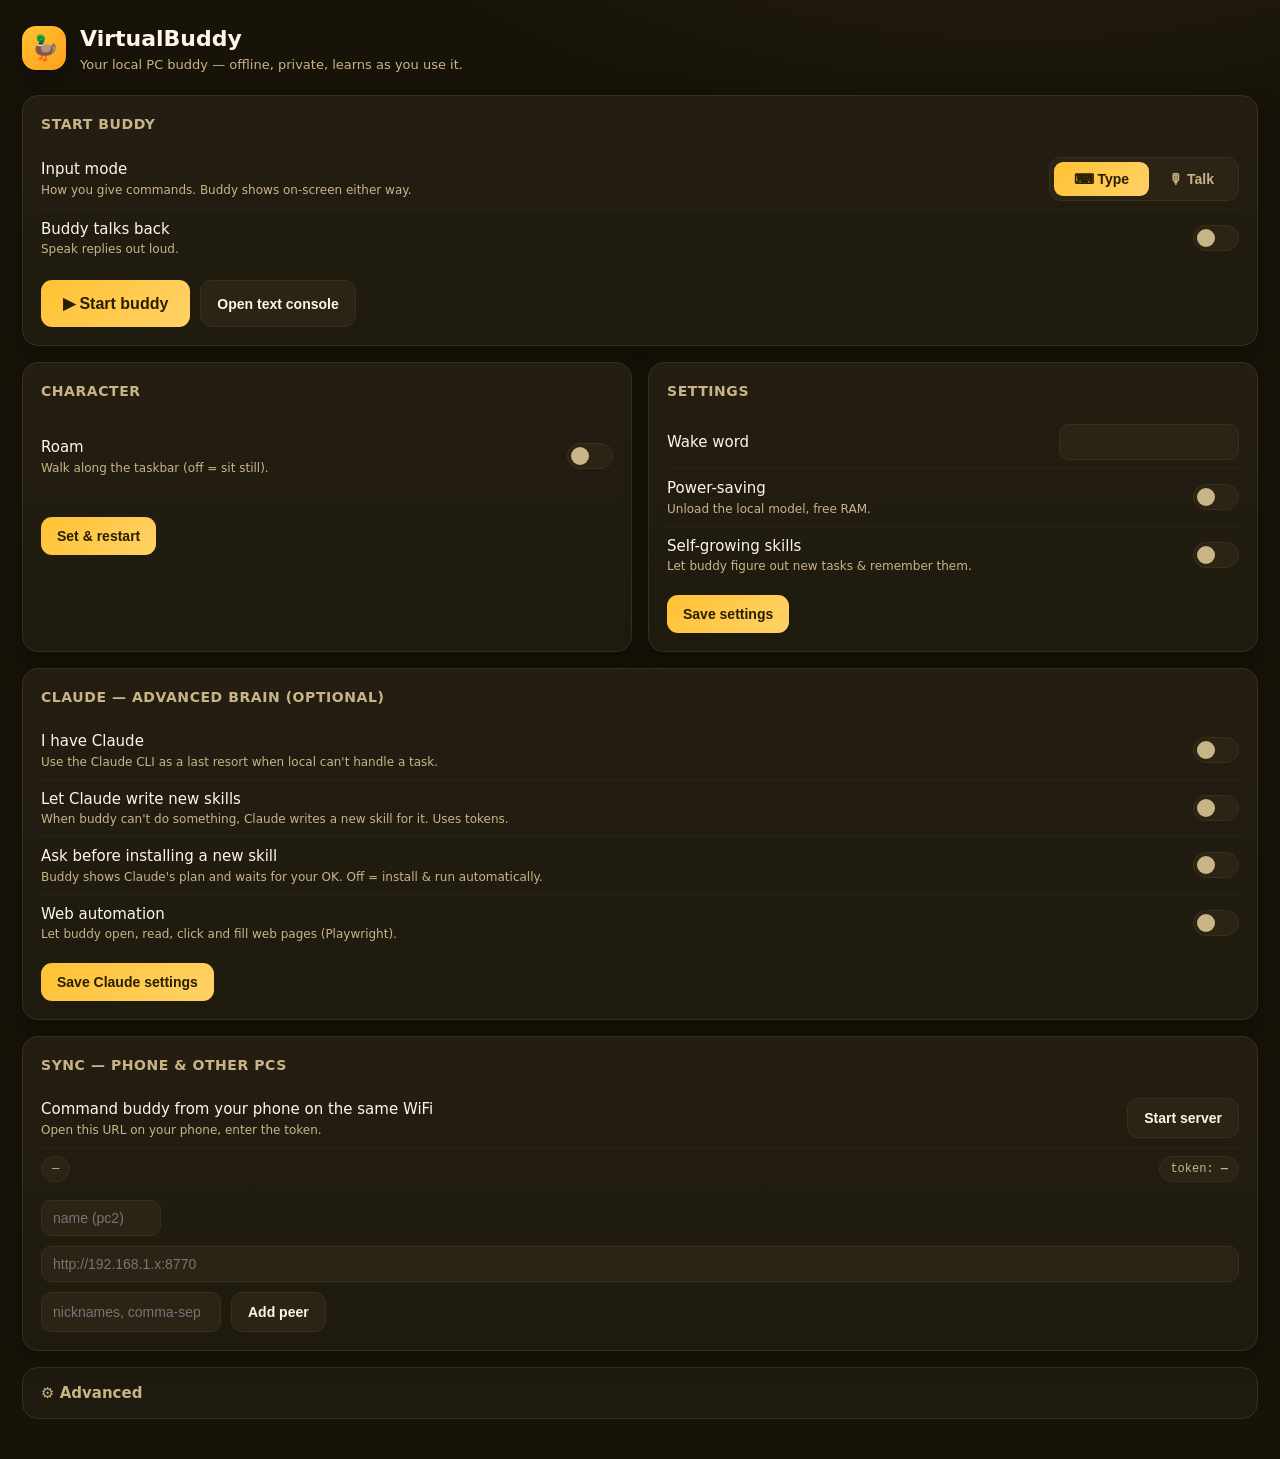
==== buddy/dashboard/index.html @ d018c6a3 "v3: self-growing skills, web automation, webview dashboard, character states Planner + primitives: b" ====
<!DOCTYPE html>
<html lang="en">
<head>
<meta charset="utf-8">
<meta name="viewport" content="width=device-width, initial-scale=1">
<title>VirtualBuddy</title>
<style>
  :root{
    --bg:#171309; --bg2:#1f1a0e; --card:#241e12; --card2:#2b2415;
    --fg:#fff7e6; --mut:#c8b487; --edge:#3a3016;
    --acc:#ffc233; --acc2:#ffd166; --acc-ink:#2a1e00;
    --ok:#7bd88f; --danger:#ff8f6b;
    --r:16px; --sh:0 6px 22px rgba(0,0,0,.35);
  }
  *{box-sizing:border-box}
  body{
    margin:0; font:15px/1.5 "Segoe UI",system-ui,sans-serif; color:var(--fg);
    background:radial-gradient(1200px 500px at 80% -10%, #2a2110 0%, var(--bg) 55%);
    min-height:100vh; padding:22px 22px 40px;
  }
  h1{font-size:22px;margin:0}
  .sub{color:var(--mut);font-size:13px}
  header{display:flex;align-items:center;gap:14px;margin-bottom:20px}
  .logo{width:44px;height:44px;border-radius:14px;background:linear-gradient(135deg,var(--acc),#ff9f1c);
    display:grid;place-items:center;font-size:24px;box-shadow:var(--sh)}
  .grid{display:grid;grid-template-columns:1fr 1fr;gap:16px}
  .card{background:linear-gradient(180deg,var(--card),var(--bg2));border:1px solid var(--edge);
    border-radius:var(--r);padding:18px;box-shadow:var(--sh)}
  .card h2{font-size:14px;letter-spacing:.04em;text-transform:uppercase;color:var(--mut);margin:0 0 14px}
  .span2{grid-column:1 / -1}
  .row{display:flex;align-items:center;justify-content:space-between;gap:12px;padding:8px 0}
  .row+.row{border-top:1px solid rgba(255,255,255,.04)}
  label.lbl{color:var(--fg)}
  .hint{color:var(--mut);font-size:12px}
  input[type=text]{background:var(--card2);border:1px solid var(--edge);color:var(--fg);
    border-radius:10px;padding:9px 11px;font-size:14px;outline:none;width:100%}
  input[type=text]:focus{border-color:var(--acc)}
  input[type=range]{accent-color:var(--acc)}
  button{cursor:pointer;border:0;border-radius:11px;font-weight:600;font-size:14px;
    padding:11px 16px;background:var(--card2);color:var(--fg);border:1px solid var(--edge);transition:.15s}
  button:hover{border-color:var(--acc)}
  button.primary{background:linear-gradient(135deg,var(--acc),var(--acc2));color:var(--acc-ink);border:0}
  button.primary:hover{filter:brightness(1.06)}
  button.big{padding:14px 22px;font-size:16px}
  /* segmented toggle */
  .seg{display:inline-flex;background:var(--card2);border:1px solid var(--edge);border-radius:12px;padding:4px}
  .seg button{background:transparent;border:0;padding:9px 20px;border-radius:9px;color:var(--mut)}
  .seg button.on{background:linear-gradient(135deg,var(--acc),var(--acc2));color:var(--acc-ink)}
  /* switch */
  .sw{position:relative;width:46px;height:26px;flex:0 0 auto}
  .sw input{opacity:0;width:0;height:0}
  .sw span{position:absolute;inset:0;background:var(--card2);border:1px solid var(--edge);
    border-radius:20px;transition:.2s}
  .sw span:before{content:"";position:absolute;width:18px;height:18px;left:3px;top:3px;
    background:var(--mut);border-radius:50%;transition:.2s}
  .sw input:checked+span{background:linear-gradient(135deg,var(--acc),var(--acc2));border-color:transparent}
  .sw input:checked+span:before{transform:translateX(20px);background:#3a2c00}
  /* character grid */
  .chars{display:grid;grid-template-columns:repeat(4,1fr);gap:10px}
  .char{background:var(--card2);border:1px solid var(--edge);border-radius:14px;padding:10px;
    text-align:center;cursor:pointer;transition:.15s}
  .char:hover{border-color:var(--acc)}
  .char.sel{border-color:var(--acc);box-shadow:0 0 0 2px rgba(255,194,51,.25)}
  .char img{width:64px;height:64px;image-rendering:pixelated;display:block;margin:0 auto 6px}
  .char .nm{font-size:12px;color:var(--mut);text-transform:capitalize}
  .note{color:var(--acc2);font-size:12px;margin-top:10px;min-height:16px}
  .peers{list-style:none;margin:10px 0 0;padding:0}
  .peers li{display:flex;justify-content:space-between;align-items:center;gap:8px;
    background:var(--card2);border:1px solid var(--edge);border-radius:10px;padding:8px 11px;margin-bottom:6px;font-size:13px}
  .mono{font-family:Consolas,monospace}
  .pill{background:var(--card2);border:1px solid var(--edge);border-radius:20px;padding:3px 10px;font-size:12px;color:var(--mut)}
  details{margin-top:16px;border:1px solid var(--edge);border-radius:var(--r);background:var(--bg2)}
  summary{cursor:pointer;padding:14px 18px;font-weight:600;color:var(--mut);list-style:none}
  summary::-webkit-details-marker{display:none}
  summary:before{content:"⚙  ";}
  .adv{padding:0 18px 18px}
  .flex{display:flex;gap:10px;flex-wrap:wrap}
  .toast{position:fixed;bottom:18px;left:50%;transform:translateX(-50%) translateY(30px);
    background:var(--card);border:1px solid var(--acc);color:var(--fg);padding:11px 18px;border-radius:12px;
    box-shadow:var(--sh);opacity:0;transition:.25s;pointer-events:none}
  .toast.show{opacity:1;transform:translateX(-50%) translateY(0)}
  .skills{font-size:12px;color:var(--mut);max-height:130px;overflow:auto;margin-top:8px}
</style>
</head>
<body>
  <header>
    <div class="logo">🦆</div>
    <div>
      <h1>VirtualBuddy</h1>
      <div class="sub">Your local PC buddy — offline, private, learns as you use it.</div>
    </div>
  </header>

  <div class="grid">
    <!-- START -->
    <section class="card span2">
      <h2>Start buddy</h2>
      <div class="row" style="border:0">
        <div>
          <label class="lbl">Input mode</label>
          <div class="hint">How you give commands. Buddy shows on-screen either way.</div>
        </div>
        <div class="seg" id="seg-mode">
          <button data-mode="text" class="on">⌨ Type</button>
          <button data-mode="voice">🎙 Talk</button>
        </div>
      </div>
      <div class="row">
        <div><label class="lbl">Buddy talks back</label><div class="hint">Speak replies out loud.</div></div>
        <label class="sw"><input type="checkbox" id="sw-speak"><span></span></label>
      </div>
      <div class="flex" style="margin-top:14px">
        <button class="primary big" id="btn-start">▶  Start buddy</button>
        <button id="btn-console">Open text console</button>
      </div>
    </section>

    <!-- CHARACTER -->
    <section class="card">
      <h2>Character</h2>
      <div class="chars" id="chars"></div>
      <div class="row" style="margin-top:12px">
        <div><label class="lbl">Roam</label><div class="hint">Walk along the taskbar (off = sit still).</div></div>
        <label class="sw"><input type="checkbox" id="sw-roam"><span></span></label>
      </div>
      <div class="note" id="char-note"></div>
      <div class="flex" style="margin-top:6px">
        <button class="primary" id="btn-setchar">Set &amp; restart</button>
      </div>
    </section>

    <!-- SETTINGS -->
    <section class="card">
      <h2>Settings</h2>
      <div class="row" style="border:0">
        <label class="lbl">Wake word</label>
        <input type="text" id="in-wake" style="max-width:180px">
      </div>
      <div class="row">
        <div><label class="lbl">Power-saving</label><div class="hint">Unload the local model, free RAM.</div></div>
        <label class="sw"><input type="checkbox" id="sw-power"><span></span></label>
      </div>
      <div class="row">
        <div><label class="lbl">Self-growing skills</label><div class="hint">Let buddy figure out new tasks &amp; remember them.</div></div>
        <label class="sw"><input type="checkbox" id="sw-planner"><span></span></label>
      </div>
      <div class="flex" style="margin-top:12px">
        <button class="primary" id="btn-save">Save settings</button>
      </div>
    </section>

    <!-- CLAUDE -->
    <section class="card span2">
      <h2>Claude — advanced brain (optional)</h2>
      <div class="row" style="border:0">
        <div><label class="lbl">I have Claude</label>
          <div class="hint" id="claude-hint">Use the Claude CLI as a last resort when local can't handle a task.</div></div>
        <label class="sw"><input type="checkbox" id="sw-claude"><span></span></label>
      </div>
      <div class="row">
        <div><label class="lbl">Let Claude write new skills</label>
          <div class="hint">When buddy can't do something, Claude writes a new skill for it. Uses tokens.</div></div>
        <label class="sw"><input type="checkbox" id="sw-claudeskills"><span></span></label>
      </div>
      <div class="row">
        <div><label class="lbl">Ask before installing a new skill</label>
          <div class="hint">Buddy shows Claude's plan and waits for your OK. Off = install &amp; run automatically.</div></div>
        <label class="sw"><input type="checkbox" id="sw-approval"><span></span></label>
      </div>
      <div class="row">
        <div><label class="lbl">Web automation</label>
          <div class="hint">Let buddy open, read, click and fill web pages (Playwright).</div></div>
        <label class="sw"><input type="checkbox" id="sw-webauto"><span></span></label>
      </div>
      <div class="flex" style="margin-top:12px">
        <button class="primary" id="btn-saveclaude">Save Claude settings</button>
      </div>
    </section>

    <!-- SYNC -->
    <section class="card span2">
      <h2>Sync — phone &amp; other PCs</h2>
      <div class="row" style="border:0">
        <div><label class="lbl">Command buddy from your phone on the same WiFi</label>
          <div class="hint">Open this URL on your phone, enter the token.</div></div>
        <button id="btn-server">Start server</button>
      </div>
      <div class="row">
        <span class="pill mono" id="sync-url">—</span>
        <span class="pill mono">token: <b id="sync-token">—</b></span>
      </div>
      <ul class="peers" id="peers"></ul>
      <div class="flex" style="margin-top:8px">
        <input type="text" id="p-name" placeholder="name (pc2)" style="max-width:120px">
        <input type="text" id="p-url" placeholder="http://192.168.1.x:8770">
        <input type="text" id="p-alias" placeholder="nicknames, comma-sep" style="max-width:180px">
        <button id="btn-addpeer">Add peer</button>
      </div>
    </section>
  </div>

  <!-- ADVANCED (dev tools hidden here) -->
  <details>
    <summary>Advanced</summary>
    <div class="adv">
      <div class="row">
        <label class="lbl">Match sensitivity <span class="hint" id="thr-val"></span></label>
        <input type="range" id="rg-thr" min="0.2" max="0.8" step="0.01" style="max-width:240px">
      </div>
      <div class="row">
        <label class="lbl">Claude command</label>
        <input type="text" id="in-cli" style="max-width:200px">
      </div>
      <div class="row">
        <div><label class="lbl">Auto-update on launch</label><div class="hint">git checkout pull only.</div></div>
        <label class="sw"><input type="checkbox" id="sw-autoupd"><span></span></label>
      </div>
      <div class="flex" style="margin-top:12px">
        <button id="btn-train">Retrain brain</button>
        <button id="btn-sprites">Regenerate sprites</button>
        <button id="btn-update">Update now</button>
        <button class="primary" id="btn-save2">Save advanced</button>
      </div>
      <div class="row" style="margin-top:12px">
        <label class="lbl">Add a shared skill</label>
      </div>
      <div class="flex">
        <input type="text" id="in-skill" placeholder="path\to\skill.py  or  https://.../skill.py">
        <button id="btn-install">Install skill</button>
      </div>
      <div class="skills" id="skills"></div>
    </div>
  </details>

  <div class="toast" id="toast"></div>

<script>
  const $ = s => document.querySelector(s);
  let cfg = {}, chosenChar = "duck", mode = "text";
  const api = () => window.pywebview.api;

  function toast(msg){ const t=$("#toast"); t.textContent=msg; t.classList.add("show");
    clearTimeout(t._t); t._t=setTimeout(()=>t.classList.remove("show"),1800); }

  async function init(){
    cfg = await api().get_config();
    chosenChar = cfg.character;
    $("#sw-speak").checked = cfg.speak_replies;
    $("#sw-power").checked = cfg.power_save;
    $("#sw-planner").checked = cfg.planner_enabled;
    $("#sw-roam").checked = cfg.roam;
    $("#sw-autoupd").checked = cfg.auto_update;
    $("#in-wake").value = cfg.wake_word;
    $("#in-cli").value = cfg.claude_cli;
    $("#rg-thr").value = cfg.match_threshold;
    $("#thr-val").textContent = (+cfg.match_threshold).toFixed(2);
    $("#sw-claude").checked = cfg.use_claude;
    $("#sw-claudeskills").checked = cfg.claude_writes_skills;
    $("#sw-approval").checked = cfg.skill_approval;
    $("#sw-webauto").checked = cfg.web_automation;
    if(!cfg.claude_available){
      $("#claude-hint").textContent = "Claude CLI not found — install it, then flip this on.";
      $("#sw-claude").disabled = true; $("#sw-claudeskills").disabled = true;
    }
    await loadChars();
    await loadSync();
    loadSkills();
  }

  async function loadChars(){
    const list = await api().list_characters();
    const box = $("#chars"); box.innerHTML = "";
    list.forEach(c => {
      const el = document.createElement("div");
      el.className = "char" + (c.name===chosenChar ? " sel":"");
      el.innerHTML = `<img src="${c.preview}"><div class="nm">${c.name}</div>`;
      el.onclick = () => {
        chosenChar = c.name;
        document.querySelectorAll(".char").forEach(n=>n.classList.remove("sel"));
        el.classList.add("sel");
        $("#char-note").textContent = c.name===cfg.character ? "" : "Click “Set & restart” to apply.";
      };
      box.appendChild(el);
    });
  }

  async function loadSync(){
    const s = await api().get_sync();
    $("#sync-url").textContent = s.url;
    $("#sync-token").textContent = s.token;
    const ul = $("#peers"); ul.innerHTML = "";
    if(!s.peers.length){ ul.innerHTML = `<li class="hint">No peer PCs yet.</li>`; }
    s.peers.forEach(p => {
      const li = document.createElement("li");
      const star = p.default ? "★ " : "";
      const nick = p.aliases.length ? ` <span class="hint">[${p.aliases.join(", ")}]</span>` : "";
      li.innerHTML = `<span>${star}<b>${p.name}</b> → <span class="mono">${p.url}</span>${nick}</span>`;
      const b = document.createElement("button");
      b.textContent = p.default ? "default" : "make default";
      b.disabled = p.default;
      b.onclick = async()=>{ await api().set_default_peer(p.name); loadSync(); };
      li.appendChild(b); ul.appendChild(li);
    });
  }

  async function loadSkills(){
    const sk = await api().list_skills();
    $("#skills").innerHTML = "Skills buddy knows: " + sk.map(s=>s.name).join(", ");
  }

  // mode toggle
  document.querySelectorAll("#seg-mode button").forEach(b=>{
    b.onclick = ()=>{ mode=b.dataset.mode;
      document.querySelectorAll("#seg-mode button").forEach(n=>n.classList.remove("on"));
      b.classList.add("on"); };
  });

  $("#btn-start").onclick = async()=>{ await api().start_buddy(mode==="voice"); toast("Buddy starting…"); };
  $("#btn-console").onclick = async()=>{ await api().open_text_console(); toast("Opening console…"); };
  $("#btn-setchar").onclick = async()=>{
    const r = await api().set_character_and_restart(chosenChar);
    cfg.character = chosenChar; $("#char-note").textContent = "Applied.";
    toast(r.restarted ? "Character set — buddy restarted." : "Character set.");
  };
  $("#btn-save").onclick = async()=>{
    await api().save_settings({
      wake_word: $("#in-wake").value.trim() || "buddy",
      speak_replies: $("#sw-speak").checked,
      power_save: $("#sw-power").checked,
      planner_enabled: $("#sw-planner").checked,
      roam: $("#sw-roam").checked,
    });
    toast("Settings saved.");
  };
  $("#btn-save2").onclick = async()=>{
    await api().save_settings({
      match_threshold: parseFloat($("#rg-thr").value),
      claude_cli: $("#in-cli").value.trim() || "claude",
      auto_update: $("#sw-autoupd").checked,
    });
    toast("Advanced saved.");
  };
  $("#btn-saveclaude").onclick = async()=>{
    await api().save_settings({
      use_claude: $("#sw-claude").checked,
      claude_writes_skills: $("#sw-claudeskills").checked,
      skill_approval: $("#sw-approval").checked,
      web_automation: $("#sw-webauto").checked,
    });
    toast("Claude settings saved.");
  };
  $("#rg-thr").oninput = e => $("#thr-val").textContent = (+e.target.value).toFixed(2);
  $("#btn-server").onclick = async()=>{ await api().start_server(); toast("Server starting…"); };
  $("#btn-addpeer").onclick = async()=>{
    const r = await api().add_peer($("#p-name").value, $("#p-url").value, $("#p-alias").value);
    if(r.ok){ $("#p-name").value=$("#p-url").value=$("#p-alias").value=""; loadSync(); toast("Peer added."); }
    else toast(r.error||"failed");
  };
  $("#btn-train").onclick = async()=>{ await api().train(); toast("Retraining in background…"); };
  $("#btn-sprites").onclick = async()=>{ await api().regenerate_sprites(); toast("Regenerating sprites…"); };
  $("#btn-update").onclick = async()=>{ await api().update_now(); toast("Checking for updates…"); };
  $("#btn-install").onclick = async()=>{
    const r = await api().install_skill($("#in-skill").value);
    toast(r.msg);
    if(r.ok){ $("#in-skill").value=""; setTimeout(loadSkills, 1500); }
  };

  window.addEventListener("pywebviewready", init);
</script>
</body>
</html>
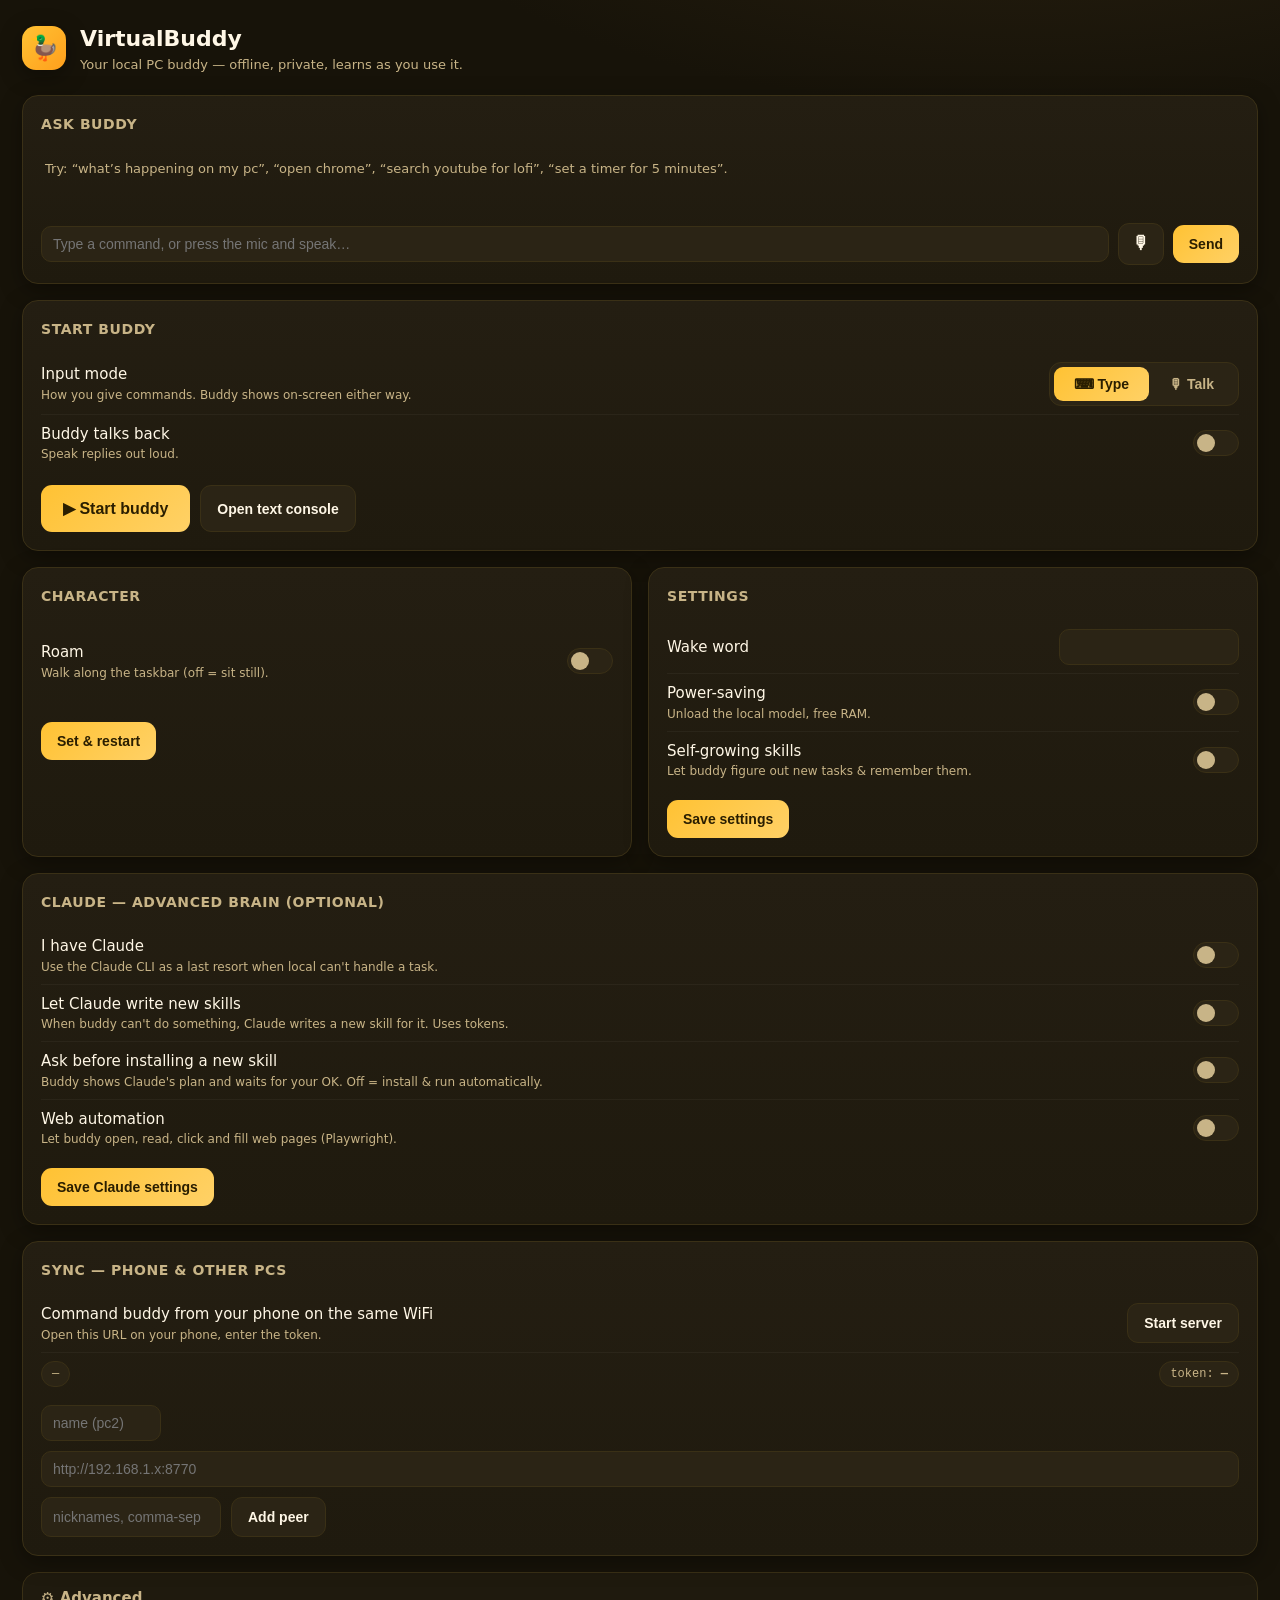
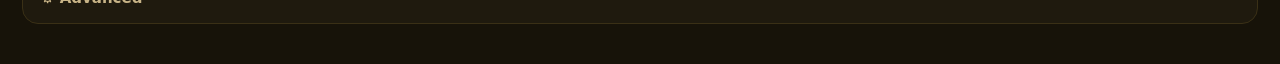
==== commit 8f1c72b5: "v0.4.0: everyday-task skills, instant command memory, working dashboard Adds the commands people act" ====
--- a/buddy/dashboard/index.html
+++ b/buddy/dashboard/index.html
@@ -80,6 +80,24 @@
     box-shadow:var(--sh);opacity:0;transition:.25s;pointer-events:none}
   .toast.show{opacity:1;transform:translateX(-50%) translateY(0)}
   .skills{font-size:12px;color:var(--mut);max-height:130px;overflow:auto;margin-top:8px}
+  /* chat */
+  .chat{display:flex;flex-direction:column;gap:10px}
+  .log{max-height:260px;min-height:64px;overflow:auto;display:flex;flex-direction:column;gap:8px;
+    padding:4px 2px}
+  .msg{max-width:82%;padding:9px 13px;border-radius:14px;font-size:14px;white-space:pre-wrap;
+    word-break:break-word;line-height:1.45}
+  .msg.me{align-self:flex-end;background:linear-gradient(135deg,var(--acc),var(--acc2));color:var(--acc-ink)}
+  .msg.buddy{align-self:flex-start;background:var(--card2);border:1px solid var(--edge)}
+  .msg.err{align-self:flex-start;background:#3a1e14;border:1px solid var(--danger);color:#ffd9cc}
+  .askrow{display:flex;gap:9px;align-items:center}
+  .askrow input{flex:1}
+  .mic{width:46px;padding:0;height:42px;display:grid;place-items:center;font-size:18px}
+  .mic.rec{background:linear-gradient(135deg,#ff6b6b,#ff9f6b);color:#2a0e00;border:0;
+    animation:pulse 1s infinite}
+  @keyframes pulse{50%{filter:brightness(1.25)}}
+  .empty{color:var(--mut);font-size:13px;padding:6px 2px}
+  .banner{background:#3a1e14;border:1px solid var(--danger);color:#ffd9cc;padding:11px 14px;
+    border-radius:12px;margin-bottom:16px;font-size:13px;display:none}
 </style>
 </head>
 <body>
@@ -91,7 +109,26 @@
     </div>
   </header>
 
+  <div class="banner" id="banner"></div>
+
   <div class="grid">
+    <!-- TALK TO BUDDY -->
+    <section class="card span2">
+      <h2>Ask buddy</h2>
+      <div class="chat">
+        <div class="log" id="chatlog">
+          <div class="empty" id="chat-empty">Try: “what’s happening on my pc”, “open chrome”,
+            “search youtube for lofi”, “set a timer for 5 minutes”.</div>
+        </div>
+        <div class="askrow">
+          <input type="text" id="in-ask" placeholder="Type a command, or press the mic and speak…"
+                 autocomplete="off">
+          <button class="mic" id="btn-mic" title="Speak a command">🎙</button>
+          <button class="primary" id="btn-ask">Send</button>
+        </div>
+      </div>
+    </section>
+
     <!-- START -->
     <section class="card span2">
       <h2>Start buddy</h2>
@@ -241,6 +278,45 @@
 
   function toast(msg){ const t=$("#toast"); t.textContent=msg; t.classList.add("show");
     clearTimeout(t._t); t._t=setTimeout(()=>t.classList.remove("show"),1800); }
+
+  function banner(msg){ const b=$("#banner"); b.textContent=msg; b.style.display="block"; }
+
+  // ---- chat ----
+  function bubble(text, who){
+    const empty=$("#chat-empty"); if(empty) empty.remove();
+    const d=document.createElement("div");
+    d.className="msg "+who; d.textContent=text;
+    const log=$("#chatlog"); log.appendChild(d); log.scrollTop=log.scrollHeight;
+    return d;
+  }
+
+  async function send(text){
+    text=(text||"").trim(); if(!text) return;
+    $("#in-ask").value="";
+    bubble(text,"me");
+    const thinking=bubble("…","buddy");
+    try{
+      const r=await api().ask(text);
+      thinking.textContent=r.reply || "(no reply)";
+      if(!r.ok) thinking.className="msg err";
+    }catch(e){
+      thinking.className="msg err"; thinking.textContent="Couldn't reach buddy: "+e;
+    }
+  }
+
+  async function micClick(){
+    const b=$("#btn-mic");
+    if(b.classList.contains("rec")) return;          // already listening
+    const st=await api().voice_status();
+    if(!st.ok){ toast(st.why||"Voice not set up."); return; }
+    b.classList.add("rec"); b.textContent="●";
+    try{
+      const r=await api().listen(6);
+      if(r.ok){ await send(r.text); }
+      else toast(r.why||"Didn't catch that.");
+    }catch(e){ toast("Microphone failed: "+e); }
+    finally{ b.classList.remove("rec"); b.textContent="🎙"; }
+  }
 
   async function init(){
     cfg = await api().get_config();
@@ -364,8 +440,27 @@
     toast(r.msg);
     if(r.ok){ $("#in-skill").value=""; setTimeout(loadSkills, 1500); }
   };
-
-  window.addEventListener("pywebviewready", init);
+  $("#btn-ask").onclick = ()=> send($("#in-ask").value);
+  $("#in-ask").addEventListener("keydown", e=>{ if(e.key==="Enter") send($("#in-ask").value); });
+  $("#btn-mic").onclick = micClick;
+
+  // Start up even if the ready event already fired before this script ran — that
+  // race is what left the dashboard blank. Poll for the bridge, then init once.
+  let started = false;
+  async function start(){
+    if(started) return; started = true;
+    try{ await init(); }
+    catch(e){ banner("The dashboard couldn't load its settings: "+e+
+                     "  (buddy still works — try the text console)"); }
+  }
+  function waitForBridge(tries){
+    if(window.pywebview && window.pywebview.api){ start(); return; }
+    if(tries <= 0){ banner("Couldn't connect to buddy's backend. Close and reopen the dashboard."); return; }
+    setTimeout(()=>waitForBridge(tries-1), 100);
+  }
+  window.addEventListener("pywebviewready", start);
+  waitForBridge(80);                                   // ~8s of grace, then say so
+  window.addEventListener("error", e => banner("Dashboard error: "+e.message));
 </script>
 </body>
 </html>
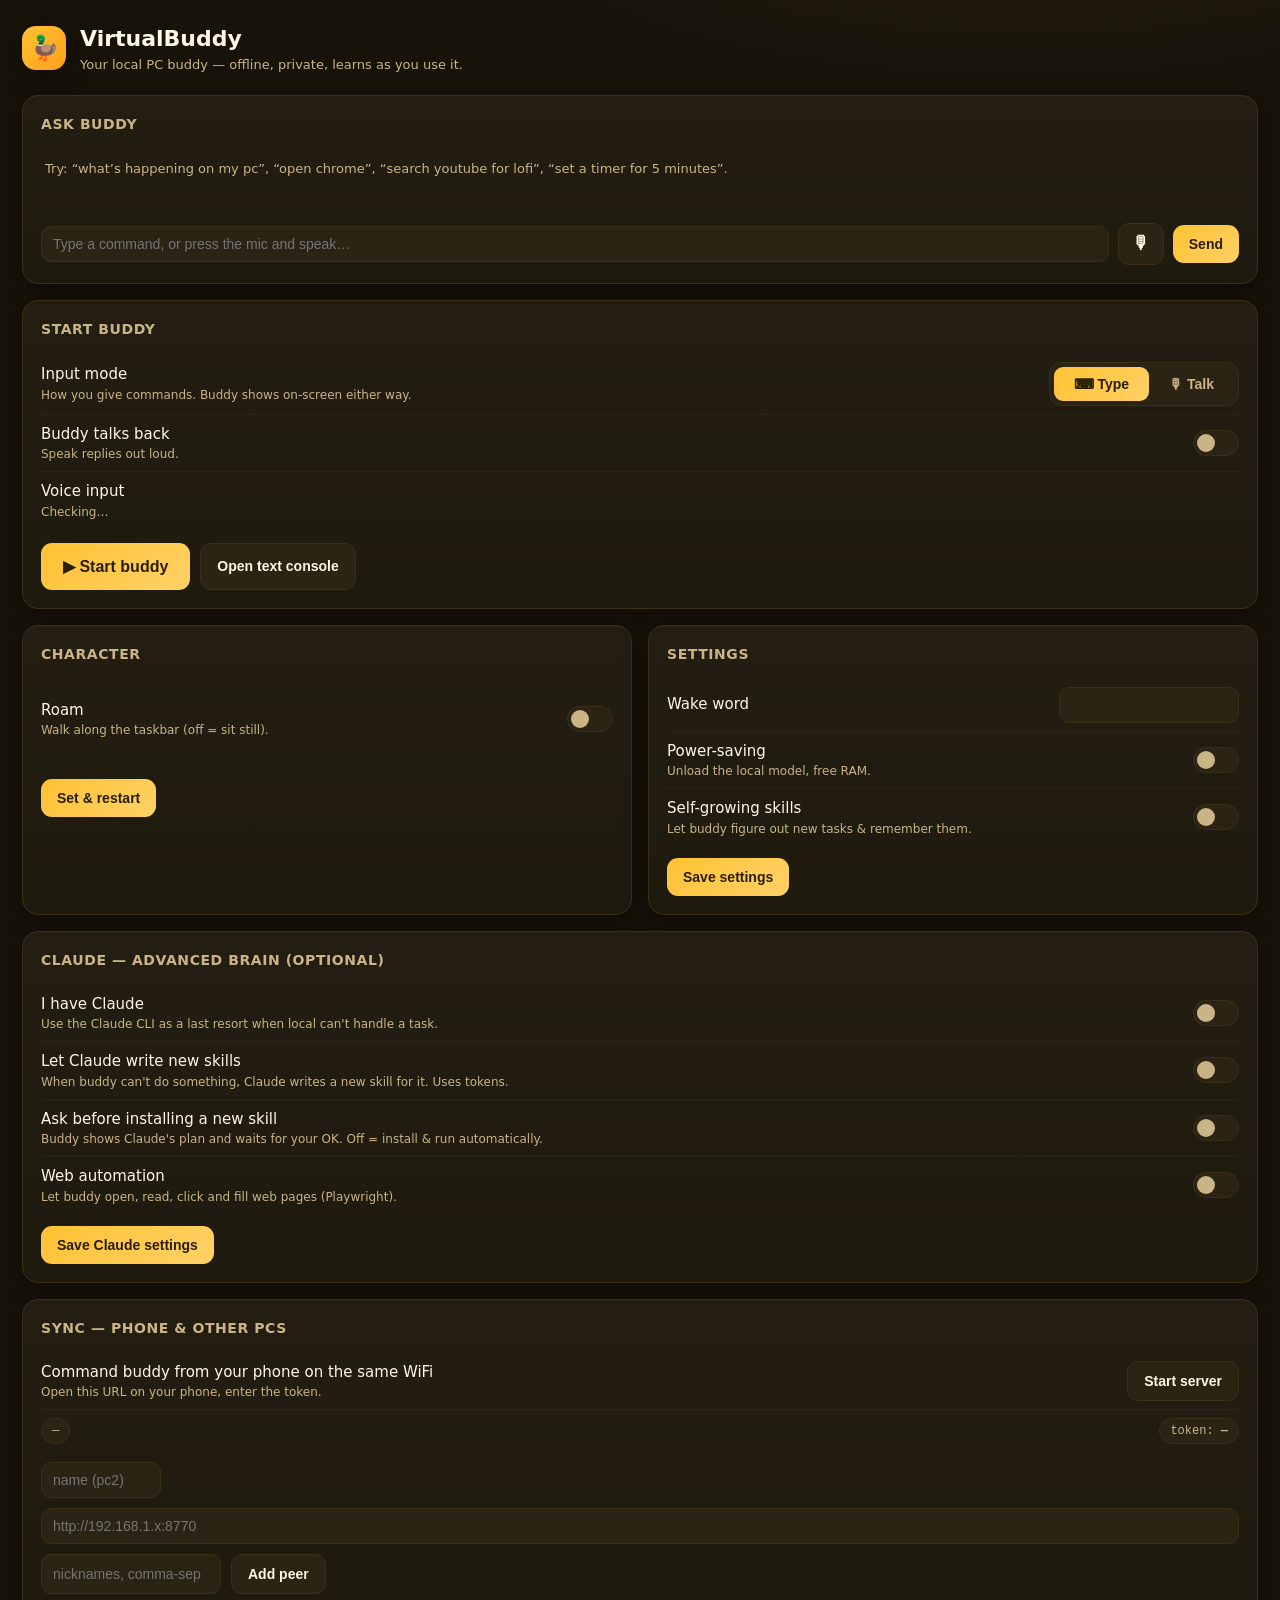
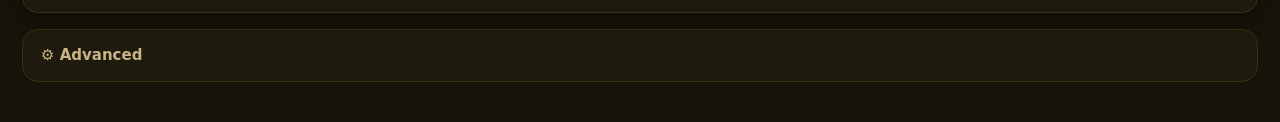
==== commit 097405e5: "v0.4.1: one-click voice setup, clipboard parsing fix The packaged app shipped vosk but no speech mod" ====
--- a/buddy/dashboard/index.html
+++ b/buddy/dashboard/index.html
@@ -146,6 +146,11 @@
         <div><label class="lbl">Buddy talks back</label><div class="hint">Speak replies out loud.</div></div>
         <label class="sw"><input type="checkbox" id="sw-speak"><span></span></label>
       </div>
+      <div class="row" id="row-voice">
+        <div><label class="lbl">Voice input</label>
+          <div class="hint" id="voice-hint">Checking…</div></div>
+        <button id="btn-voicesetup" style="display:none">Set up voice</button>
+      </div>
       <div class="flex" style="margin-top:14px">
         <button class="primary big" id="btn-start">▶  Start buddy</button>
         <button id="btn-console">Open text console</button>
@@ -316,6 +321,27 @@
       else toast(r.why||"Didn't catch that.");
     }catch(e){ toast("Microphone failed: "+e); }
     finally{ b.classList.remove("rec"); b.textContent="🎙"; }
+  }
+
+  async function refreshVoice(){
+    let st;
+    try{ st = await api().voice_status(); }catch(e){ return; }
+    const hint=$("#voice-hint"), btn=$("#btn-voicesetup");
+    if(st.ok){
+      hint.textContent = "Ready — press 🎙 above, or say your wake word in voice mode.";
+      btn.style.display="none";
+      return;
+    }
+    if(st.running){
+      hint.textContent = `Downloading the speech model… ${st.percent}%`;
+      btn.style.display="none";
+      setTimeout(refreshVoice, 1200);
+      return;
+    }
+    hint.textContent = st.error ? ("Download failed: "+st.error)
+                                : (st.why || "Not set up yet.");
+    btn.style.display="";
+    btn.textContent = st.error ? "Try again" : "Set up voice (~40MB)";
   }
 
   async function init(){
@@ -341,6 +367,7 @@
     await loadChars();
     await loadSync();
     loadSkills();
+    refreshVoice();
   }
 
   async function loadChars(){
@@ -443,6 +470,10 @@
   $("#btn-ask").onclick = ()=> send($("#in-ask").value);
   $("#in-ask").addEventListener("keydown", e=>{ if(e.key==="Enter") send($("#in-ask").value); });
   $("#btn-mic").onclick = micClick;
+  $("#btn-voicesetup").onclick = async()=>{
+    const r = await api().setup_voice();
+    toast(r.msg); refreshVoice();
+  };
 
   // Start up even if the ready event already fired before this script ran — that
   // race is what left the dashboard blank. Poll for the bridge, then init once.
